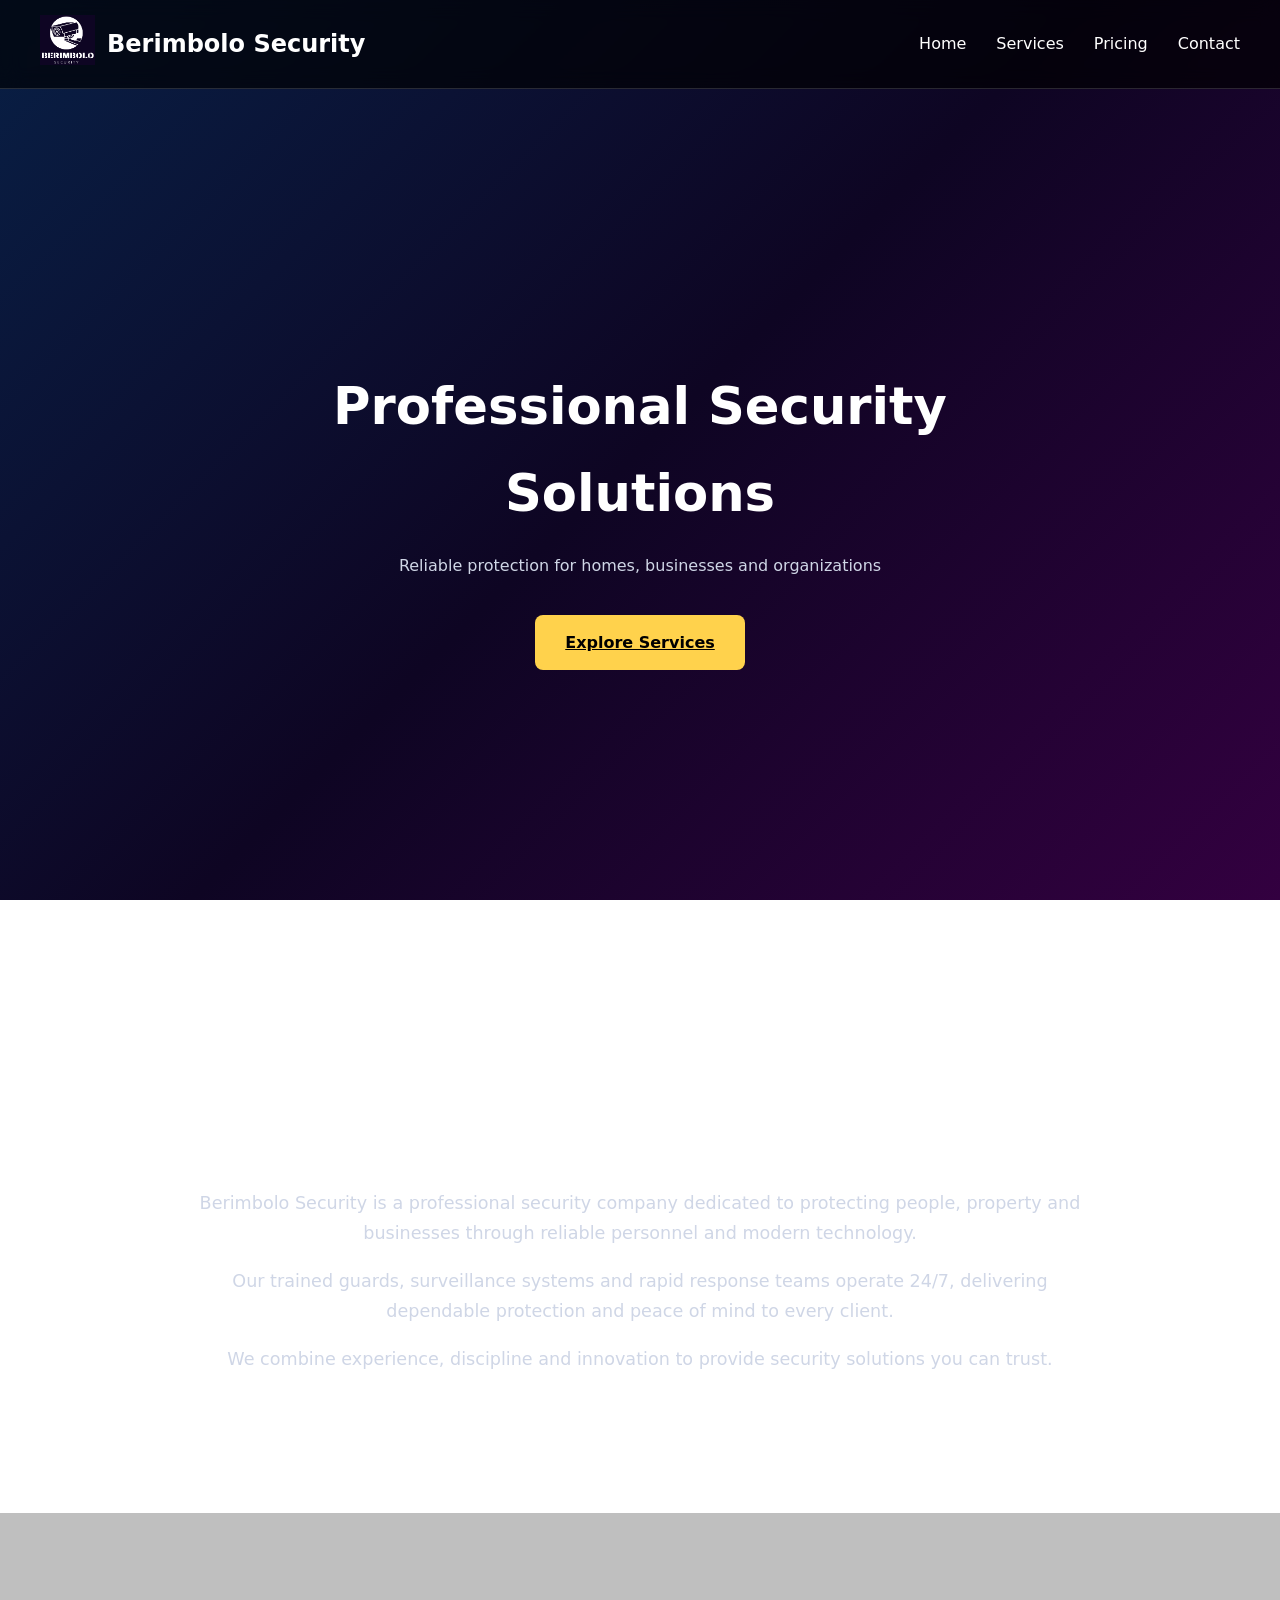
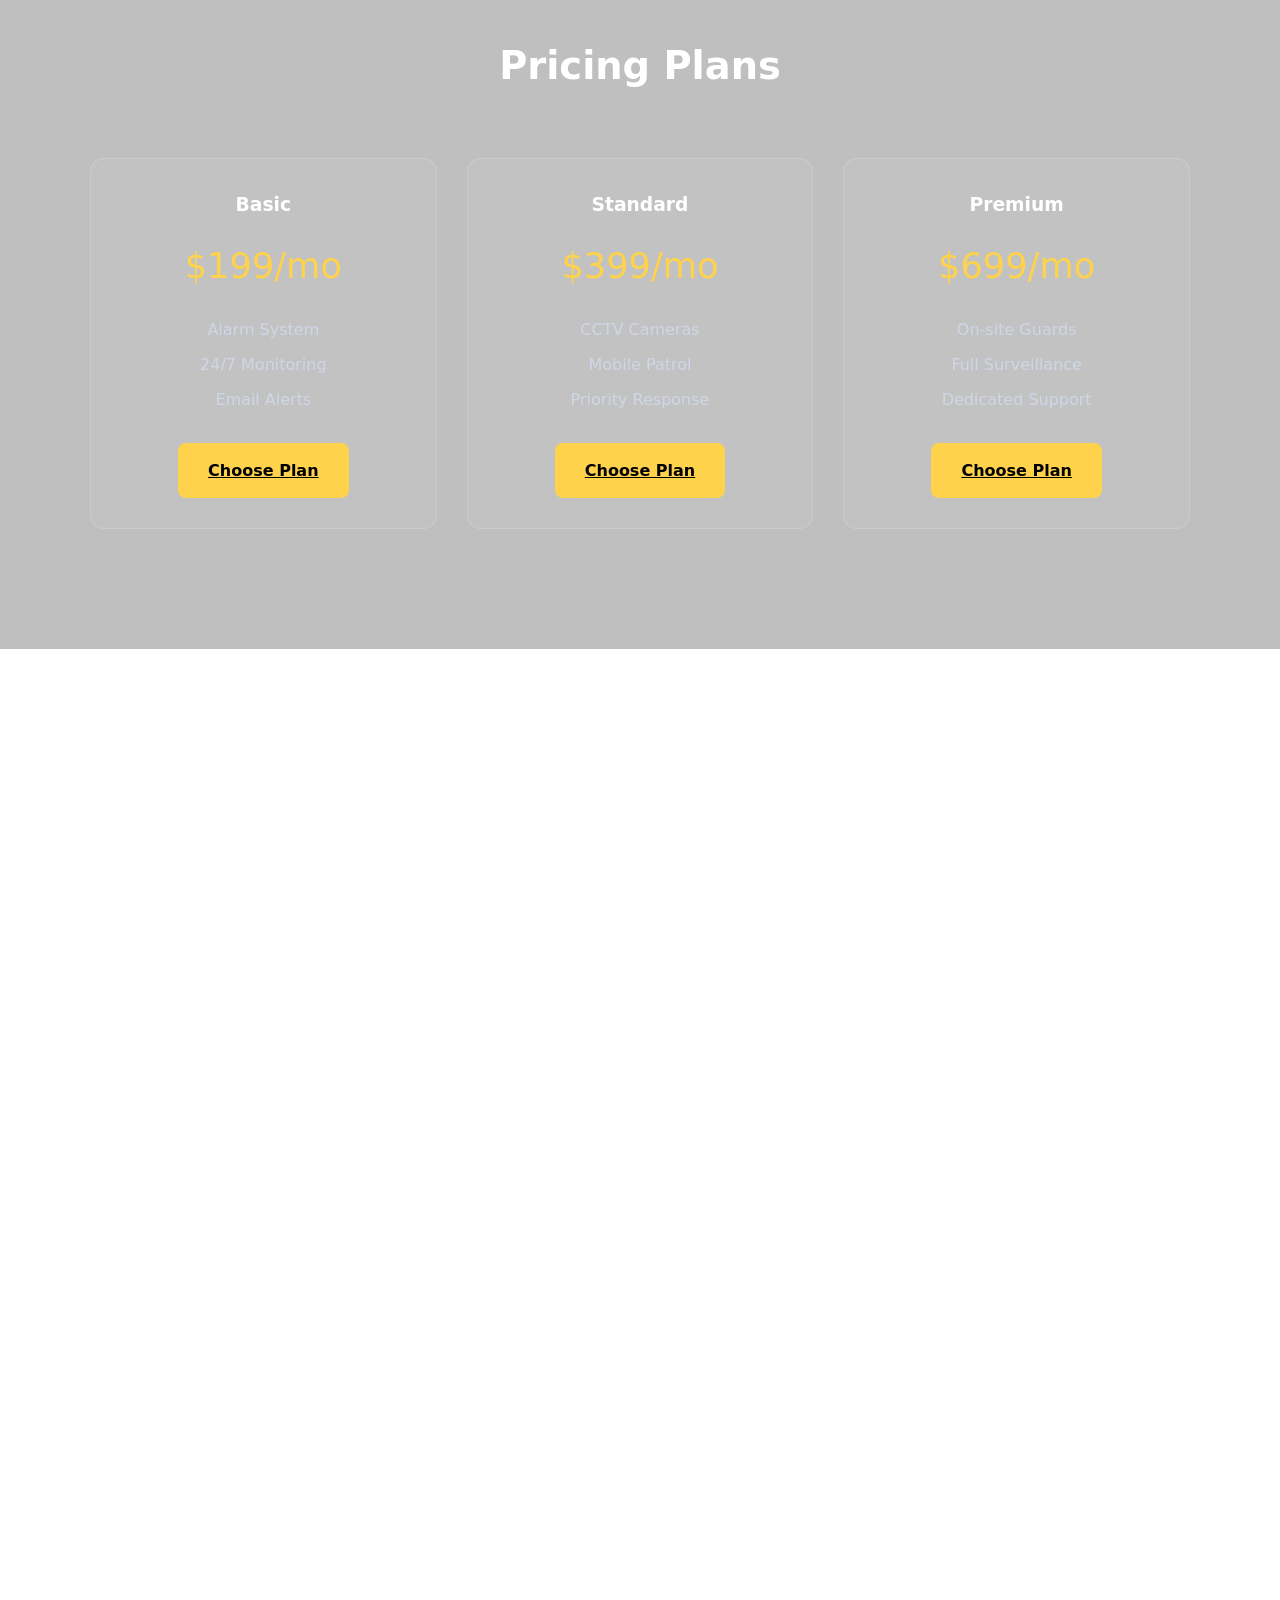
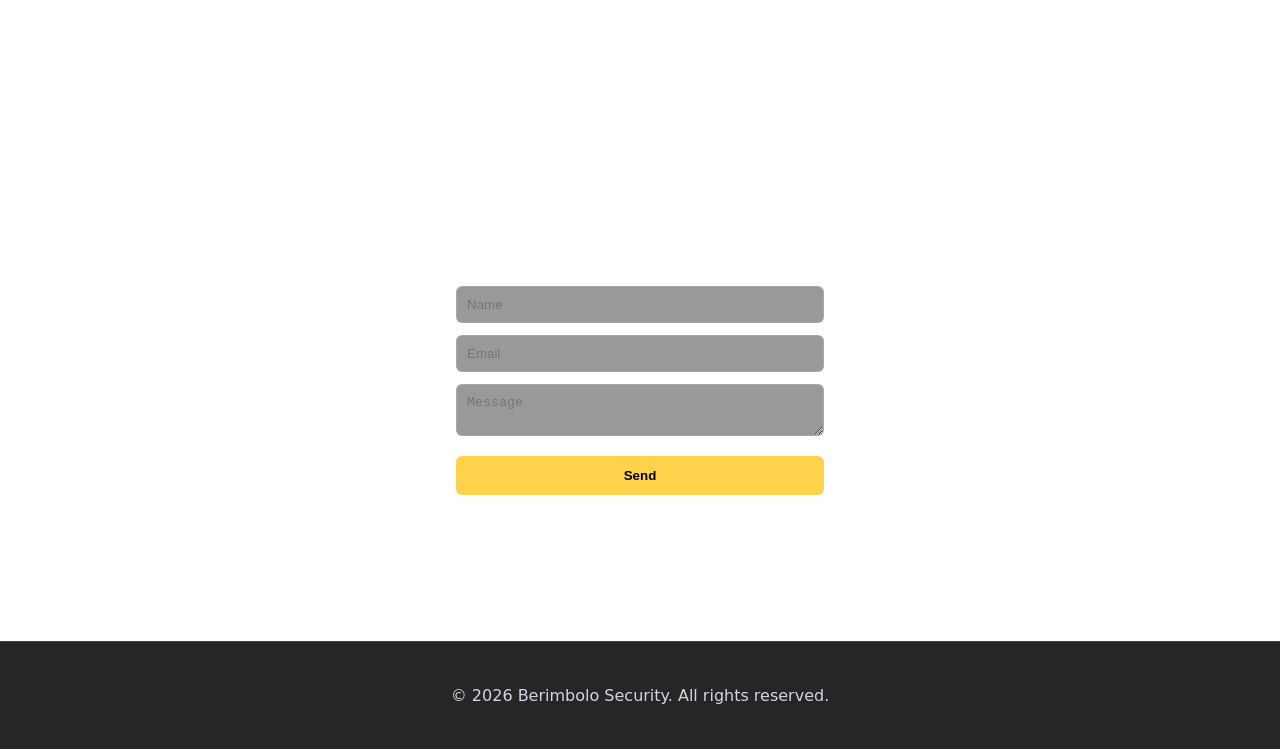
==== index.html @ a332f2af "Add files via upload" ====
<!DOCTYPE html>
<html lang="en">
<head>
    <meta charset="UTF-8">
    <title>Berimbolo Security</title>
    <link rel="stylesheet" href="security.css">
</head>
<body>

<header class="site-header">
    <div class="brand">
        <a href="index.html">
            <img src="Berimbolo.png" alt="">
        </a>
        <h2>Berimbolo Security</h2>
    </div>

    <div class="hamburger" onclick="toggleMenu()">☰</div>

    <nav class="main-nav" id="nav">
        <ul>
            <li><a href="#">Home</a></li>
            <li><a href="services.html">Services</a></li>
            <li><a href="#pricing">Pricing</a></li>
            <li><a href="#contact">Contact</a></li>
        </ul>
    </nav>
</header>

<!-- HERO -->
<section class="promo-section">
    <video autoplay muted loop playsinline class="promo-video">
        <source src="promovid.mp4" type="video/mp4">
    </video>

    <div class="promo-content">
        <h1>Professional Security Solutions</h1>
        <p>Reliable protection for homes, businesses and organizations</p>
        <a href="services.html" class="btn">Explore Services</a>
    </div>
</section>

<!-- ABOUT -->
<section class="about-section">
    <h2 class="section-title">About Berimbolo Security</h2>

    <div class="about-text">
        <p>
            Berimbolo Security is a professional security company dedicated to protecting people,
            property and businesses through reliable personnel and modern technology.
        </p>

        <p>
            Our trained guards, surveillance systems and rapid response teams operate 24/7,
            delivering dependable protection and peace of mind to every client.
        </p>

        <p>
            We combine experience, discipline and innovation to provide security solutions
            you can trust.
        </p>
    </div>
</section>

<!-- PRICING -->
<section id="pricing" class="pricing-section">
    <h2 class="section-title">Pricing Plans</h2>

    <div class="pricing-grid">

        <div class="price-card">
            <h3>Basic</h3>
            <div class="price">$199/mo</div>
            <ul>
                <li>Alarm System</li>
                <li>24/7 Monitoring</li>
                <li>Email Alerts</li>
            </ul>
            <a href="#contact" class="btn">Choose Plan</a>
        </div>

        <div class="price-card">
            <h3>Standard</h3>
            <div class="price">$399/mo</div>
            <ul>
                <li>CCTV Cameras</li>
                <li>Mobile Patrol</li>
                <li>Priority Response</li>
            </ul>
            <a href="#contact" class="btn">Choose Plan</a>
        </div>

        <div class="price-card">
            <h3>Premium</h3>
            <div class="price">$699/mo</div>
            <ul>
                <li>On-site Guards</li>
                <li>Full Surveillance</li>
                <li>Dedicated Support</li>
            </ul>
            <a href="#contact" class="btn">Choose Plan</a>
        </div>

    </div>
</section>

<!-- TESTIMONIALS -->
<section class="testimonial-section">
    <h2 class="section-title">Testimonials</h2>

    <div class="testimonials">
        <div class="testimonial">“Very professional service and fast response.”</div>
        <div class="testimonial">“Our business feels safer than ever.”</div>
        <div class="testimonial">“Excellent monitoring and customer support.”</div>
    </div>
</section>

<!-- FAQ -->
<section id="faq" class="faq-section">
    <h2 class="section-title">FAQ</h2>

    <div class="faq">
        <details>
            <summary>Do you operate 24/7?</summary>
            <p>Yes, all services run around the clock.</p>
        </details>

        <details>
            <summary>Can plans be customized?</summary>
            <p>Yes, we tailor packages to client needs.</p>
        </details>
    </div>
</section>

<!-- CONTACT -->
<section id="contact" class="contact-section">
    <h2 class="section-title">Contact Us</h2>

    <form class="contact-form">
        <input type="text" placeholder="Name">
        <input type="email" placeholder="Email">
        <textarea placeholder="Message"></textarea>
        <button>Send</button>
    </form>
</section>

<footer class="site-footer">
    <p>© 2026 Berimbolo Security. All rights reserved.</p>
</footer>

<script>
function toggleMenu(){
    document.getElementById("nav").classList.toggle("active");
}
</script>

</body>
</html>
---- security.css ----
:root{
    --bg: linear-gradient(135deg,#081f45,#0e0523,#330040);
    --card: rgba(255,255,255,0.06);
    --border: rgba(255,255,255,0.15);
    --text:#ffffff;
    --muted:#cfd6e6;
    --accent:#ffd24c;
}

*{
    box-sizing:border-box;
    margin:0;
    padding:0;
}

html{
    scroll-behavior:smooth;
}

body{
    font-family:"Segoe UI", system-ui, sans-serif;
    background:var(--bg);
    background-attachment:fixed;
    color:var(--text);
    line-height:1.7;
}

/* ---------- HEADER ---------- */

.site-header{
    position:sticky;
    top:0;
    display:flex;
    justify-content:space-between;
    align-items:center;
    padding:15px 40px;
    background:rgba(0,0,0,.65);
    backdrop-filter:blur(10px);
    border-bottom:1px solid var(--border);
    z-index:1000;
}

.brand{
    display:flex;
    align-items:center;
    gap:12px;
}

.brand img{
    width:55px;
}

.main-nav ul{
    list-style:none;
    display:flex;
    gap:30px;
}

.main-nav a{
    color:var(--text);
    text-decoration:none;
    font-weight:500;
    transition:.25s;
}

.main-nav a:hover{
    color:var(--accent);
}

.hamburger{
    display:none;
    font-size:26px;
    cursor:pointer;
}

/* ---------- HERO ---------- */

.promo-section{
    height:95vh;
    display:flex;
    justify-content:center;
    align-items:center;
    text-align:center;
    position:relative;
    overflow:hidden;
}

.promo-video{
    position:absolute;
    width:100%;
    height:100%;
    object-fit:cover;
    filter:brightness(.35);
}

.promo-content{
    position:relative;
    z-index:2;
    max-width:750px;
}

.promo-content h1{
    font-size:3.2rem;
    margin-bottom:15px;
}

.promo-content p{
    color:var(--muted);
    margin-bottom:25px;
}

.btn{
    display:inline-block;
    padding:14px 30px;
    background:var(--accent);
    color:#000;
    border-radius:8px;
    font-weight:bold;
    margin-top:10px;
    transition:.25s;
}

.btn:hover{
    transform:translateY(-3px);
}

/* ---------- SECTIONS ---------- */

section{
    padding:120px 20px;
    position:relative;
}

.section-title{
    margin-bottom:60px;
    text-align:center;
    font-size:2.4rem;
}

/* ---------- ABOUT ---------- */

.about-text{
    max-width:900px;
    margin:auto;
    text-align:center;
    font-size:1.1rem;
    color:var(--muted);
}

.about-text p{
    margin-bottom:18px;
}

/* ---------- PRICING ---------- */

.pricing-grid{
    max-width:1100px;
    margin:auto;
    display:grid;
    grid-template-columns:repeat(auto-fit,minmax(260px,1fr));
    gap:30px;
}

.price-card{
    background:var(--card);
    border:1px solid var(--border);
    padding:30px;
    border-radius:14px;
    text-align:center;
    transition:.3s;
}

.price-card:hover{
    transform:translateY(-6px);
}

.price{
    font-size:2.2rem;
    margin:15px 0;
    color:var(--accent);
}

.price-card ul{
    list-style:none;
    margin:20px 0;
}

.price-card li{
    margin:8px 0;
    color:var(--muted);
}

/* ---------- TESTIMONIALS ---------- */

.testimonials{
    max-width:1000px;
    margin:auto;
    display:grid;
    grid-template-columns:repeat(auto-fit,minmax(260px,1fr));
    gap:25px;
}

.testimonial{
    background: var(--card); /* slightly transparent but visible */
    border:1px solid var(--border);
    padding:20px;
    border-radius:12px;
}

/* ---------- FAQ ---------- */

.faq{
    max-width:900px;
    margin:auto;
}

details{
    background:var(--card);
    border:1px solid var(--border);
    border-radius:10px;
    padding:14px;
    margin-bottom:12px;
}

summary{
    cursor:pointer;
    font-weight:bold;
}

/* ---------- CONTACT ---------- */

.contact-form{
    max-width:420px;
    margin:auto;
    background:var(--card);
    border:1px solid var(--border);
    padding:25px;
    border-radius:12px;
}

input, textarea{
    width:100%;
    padding:10px;
    margin-bottom:12px;
    border-radius:6px;
    border:1px solid var(--border);
    background:rgba(0,0,0,.4);
    color:white;
}

button{
    width:100%;
    padding:12px;
    background:var(--accent);
    border:none;
    border-radius:6px;
    font-weight:bold;
    cursor:pointer;
}

/* ---------- FOOTER ---------- */

.site-footer{
    text-align:center;
    padding:40px 20px;
    background:rgba(0,0,0,.85);
    border-top:1px solid var(--border);
    color:var(--muted);
}

/* ---------- MOBILE ---------- */

@media(max-width:900px){
    .hamburger{
        display:block;
    }

    .main-nav{
        position:absolute;
        top:70px;
        right:-100%;
        width:220px;
        height:100vh;
        background:rgba(0,0,0,.95);
        transition:.3s;
    }

    .main-nav.active{
        right:0;
    }

    .main-nav ul{
        flex-direction:column;
        padding:40px;
        gap:25px;
    }
}
.promo-section{
    background: transparent;
}

.about-section{
    background: rgba(255,255,255,0.04);
}

.pricing-section{
    background: rgba(0,0,0,0.25);
}

.contact-section{
    background: rgba(255,255,255,0.03);
}
.service-hero{
    text-align:center;
    padding:120px 20px;
    background:rgba(0,0,0,.35);
}

.service-hero h1{
    font-size:2.6rem;
    margin-bottom:10px;
}

.service-hero p{
    color:var(--muted);
}

.service-grid{
    max-width:1100px;
    margin:auto;
    display:grid;
    grid-template-columns:repeat(auto-fit,minmax(260px,1fr));
    gap:30px;
    padding:80px 20px;
}

.service-card{
    background:var(--card);
    border:1px solid var(--border);
    border-radius:14px;
    padding:20px;
    text-align:center;
    transition:.3s;
}

.service-card:hover{
    transform:translateY(-6px);
}

.service-card img{
    width:100%;
    height:170px;
    object-fit:cover;
    border-radius:10px;
    margin-bottom:15px;
}

.service-price{
    font-size:1.4rem;
    color:var(--accent);
    margin:12px 0;
}

/* CART CONTROLS */

.cart-controls{
    display:flex;
    justify-content:center;
    align-items:center;
    gap:12px;
    margin-top:10px;
}

.cart-controls button{
    width:35px;
    height:35px;
    font-size:18px;
    background:var(--accent);
    color:#000;
    border:none;
    border-radius:6px;
    cursor:pointer;
}

.quantity{
    min-width:25px;
    font-weight:bold;
}

/* CART BOX */

.cart-box{
    max-width:600px;
    margin:auto;
    background:var(--card);
    border:1px solid var(--border);
    padding:25px;
    border-radius:14px;
}

.cart-list{
    margin-bottom:20px;
    color:var(--muted);
}
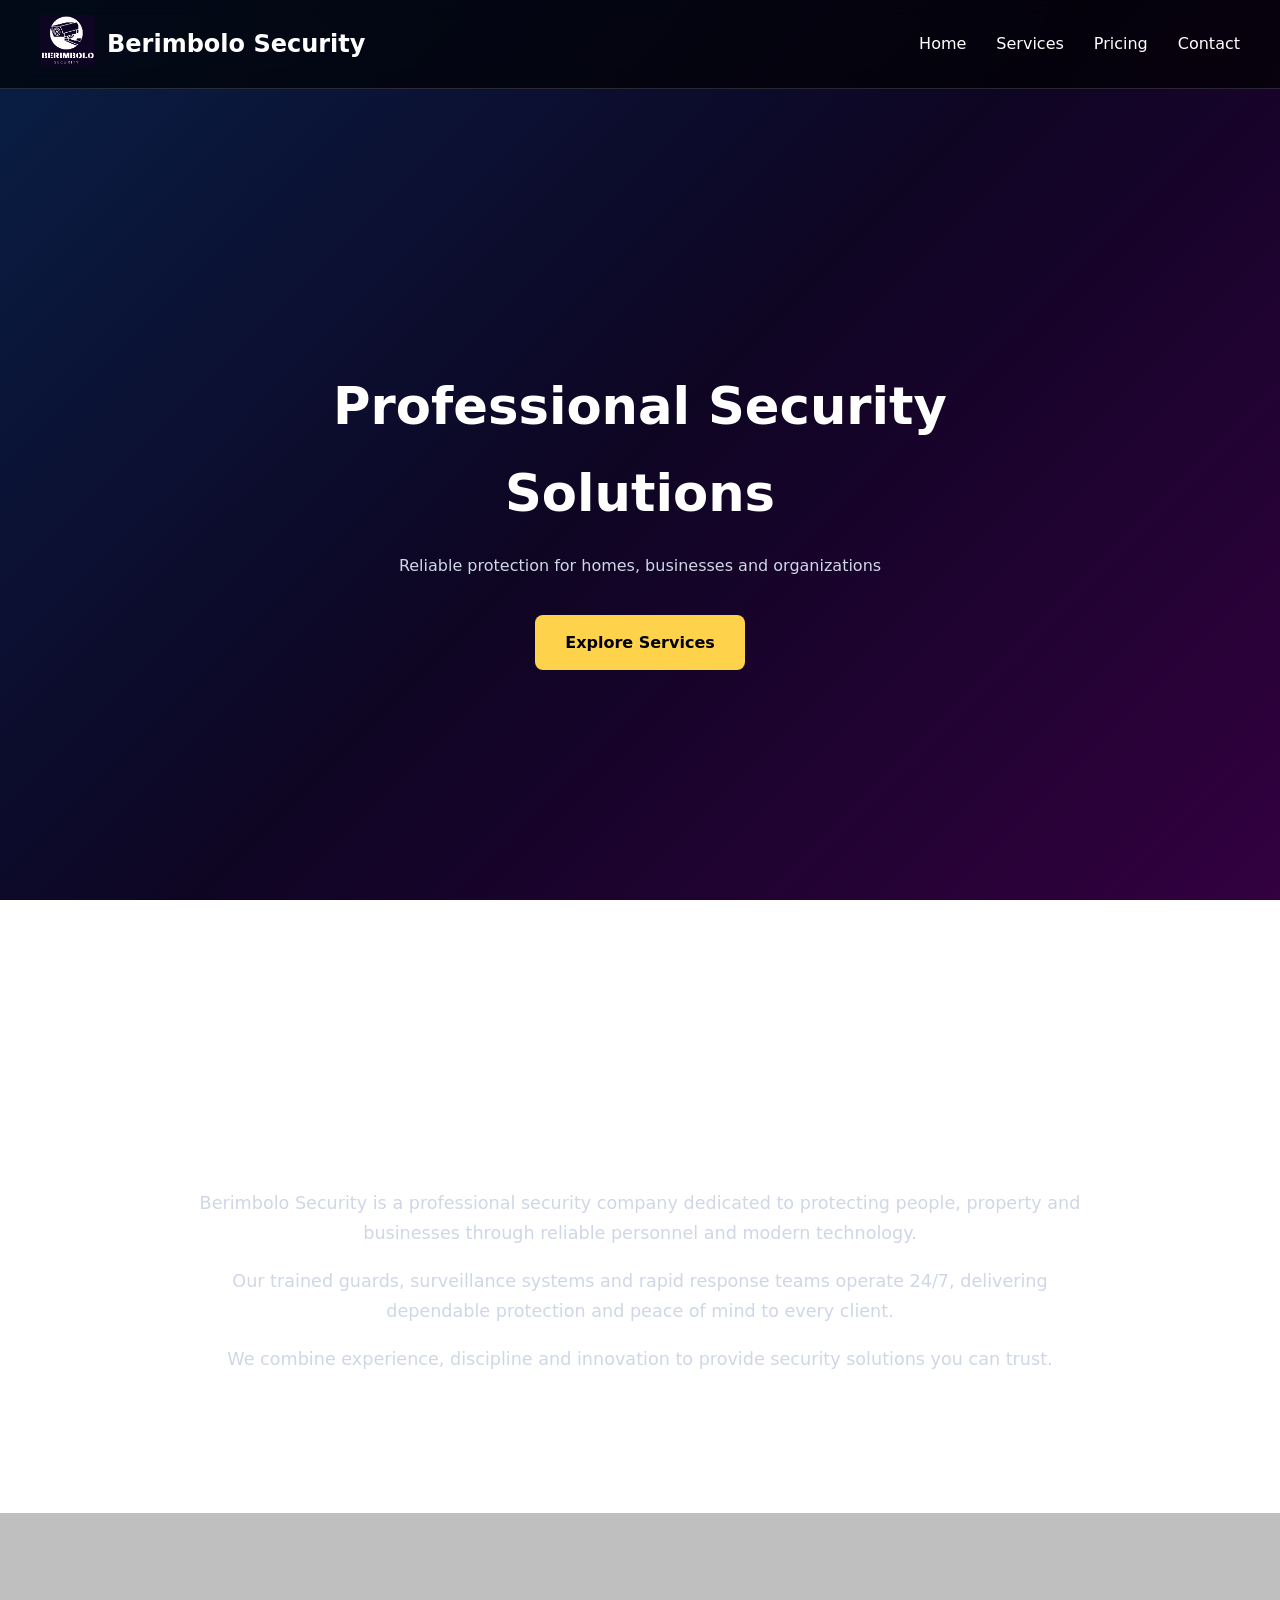
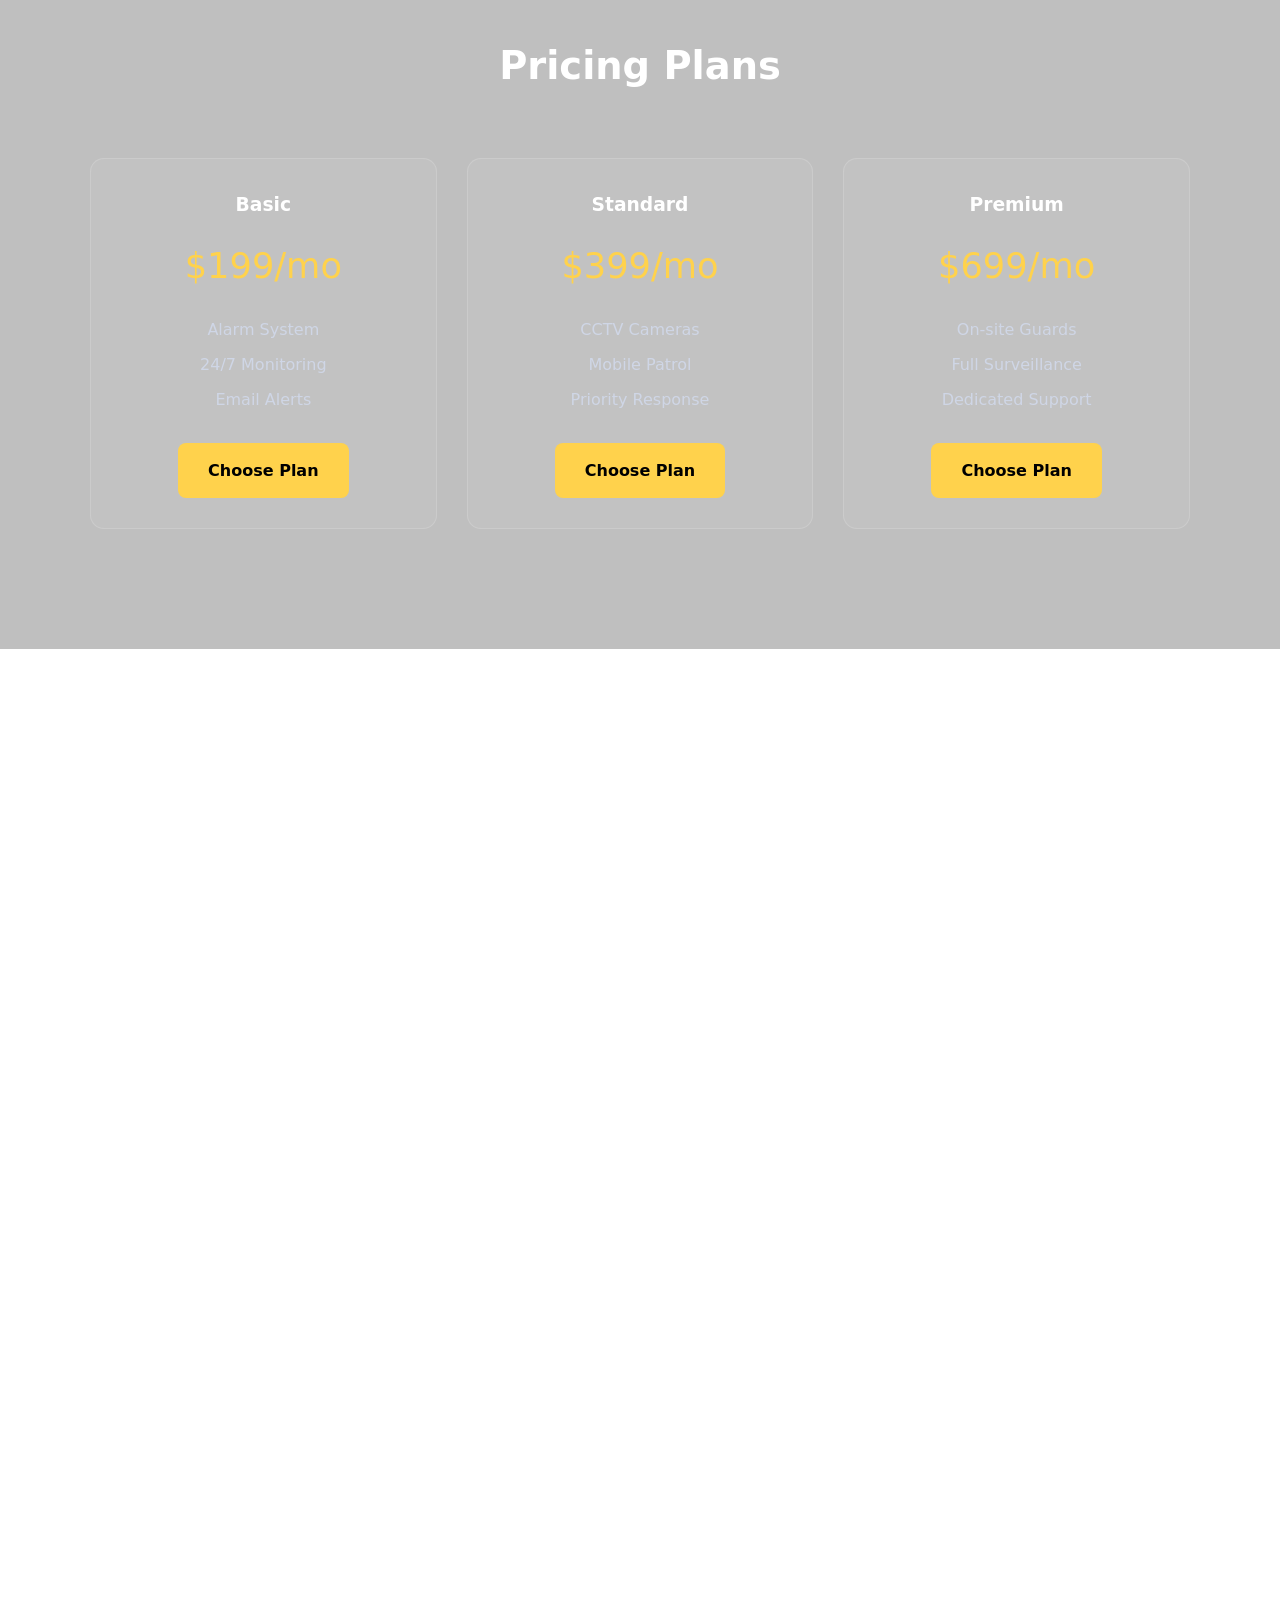
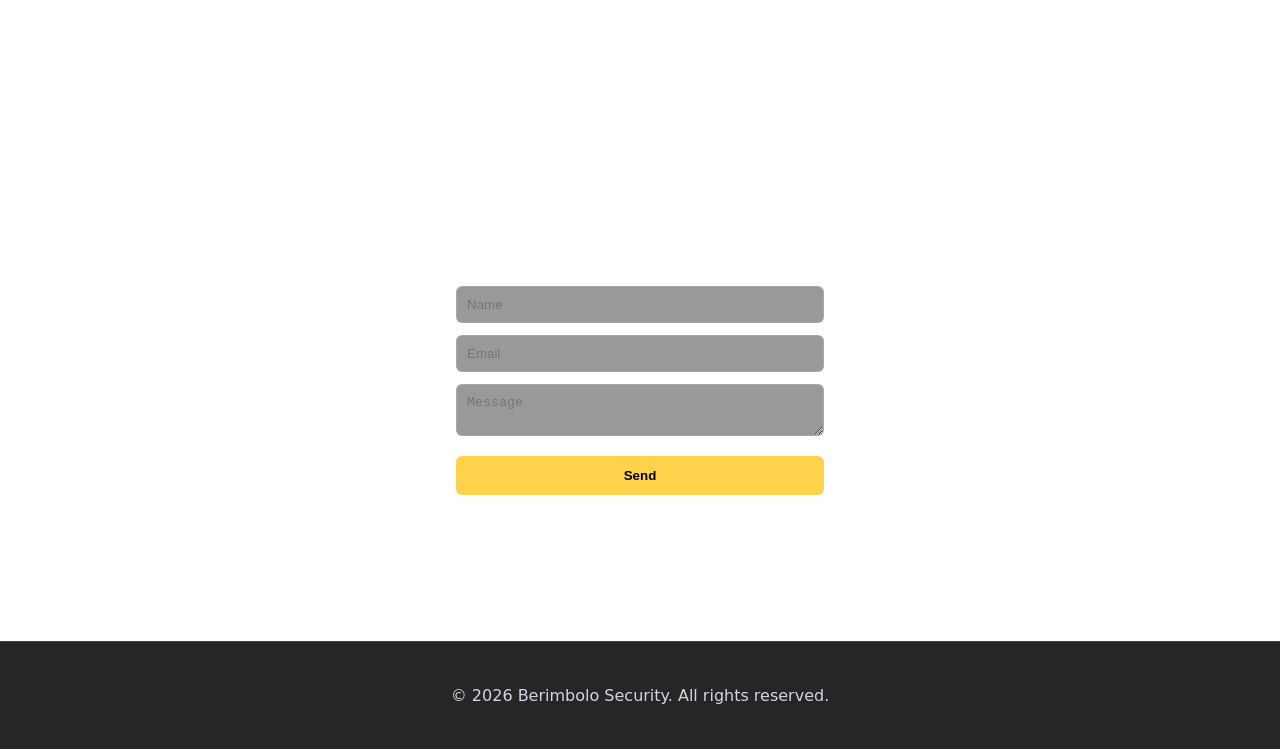
==== commit 6843ed38: "Update index.html" ====
--- a/index.html
+++ b/index.html
@@ -76,7 +76,7 @@
                 <li>24/7 Monitoring</li>
                 <li>Email Alerts</li>
             </ul>
-            <a href="#contact" class="btn">Choose Plan</a>
+            <a href="services.html" class="btn">Choose Plan</a>
         </div>
 
         <div class="price-card">
@@ -157,3 +157,4 @@
 </body>
 </html>
 
+
--- a/security.css
+++ b/security.css
@@ -118,6 +118,7 @@
     font-weight:bold;
     margin-top:10px;
     transition:.25s;
+    text-decoration: none;
 }
 
 .btn:hover{
@@ -404,3 +405,4 @@
 }
 
 
+
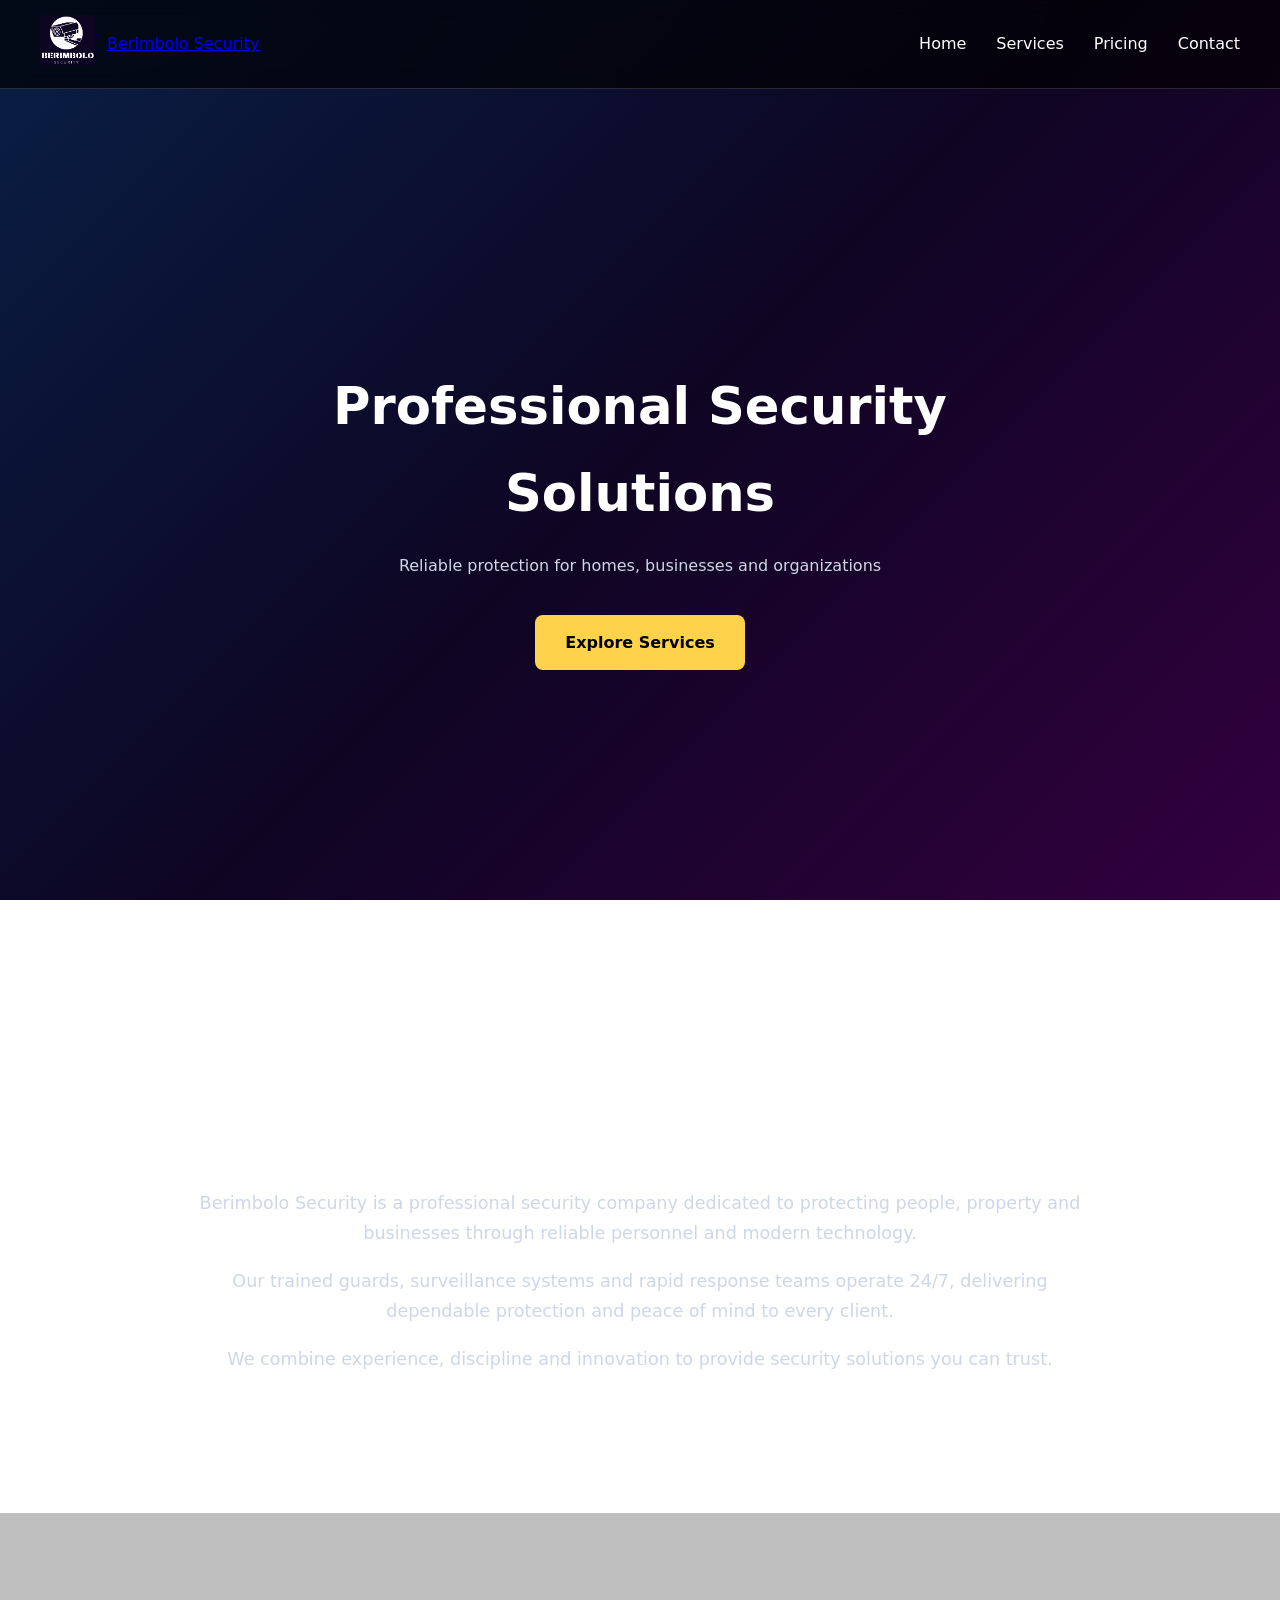
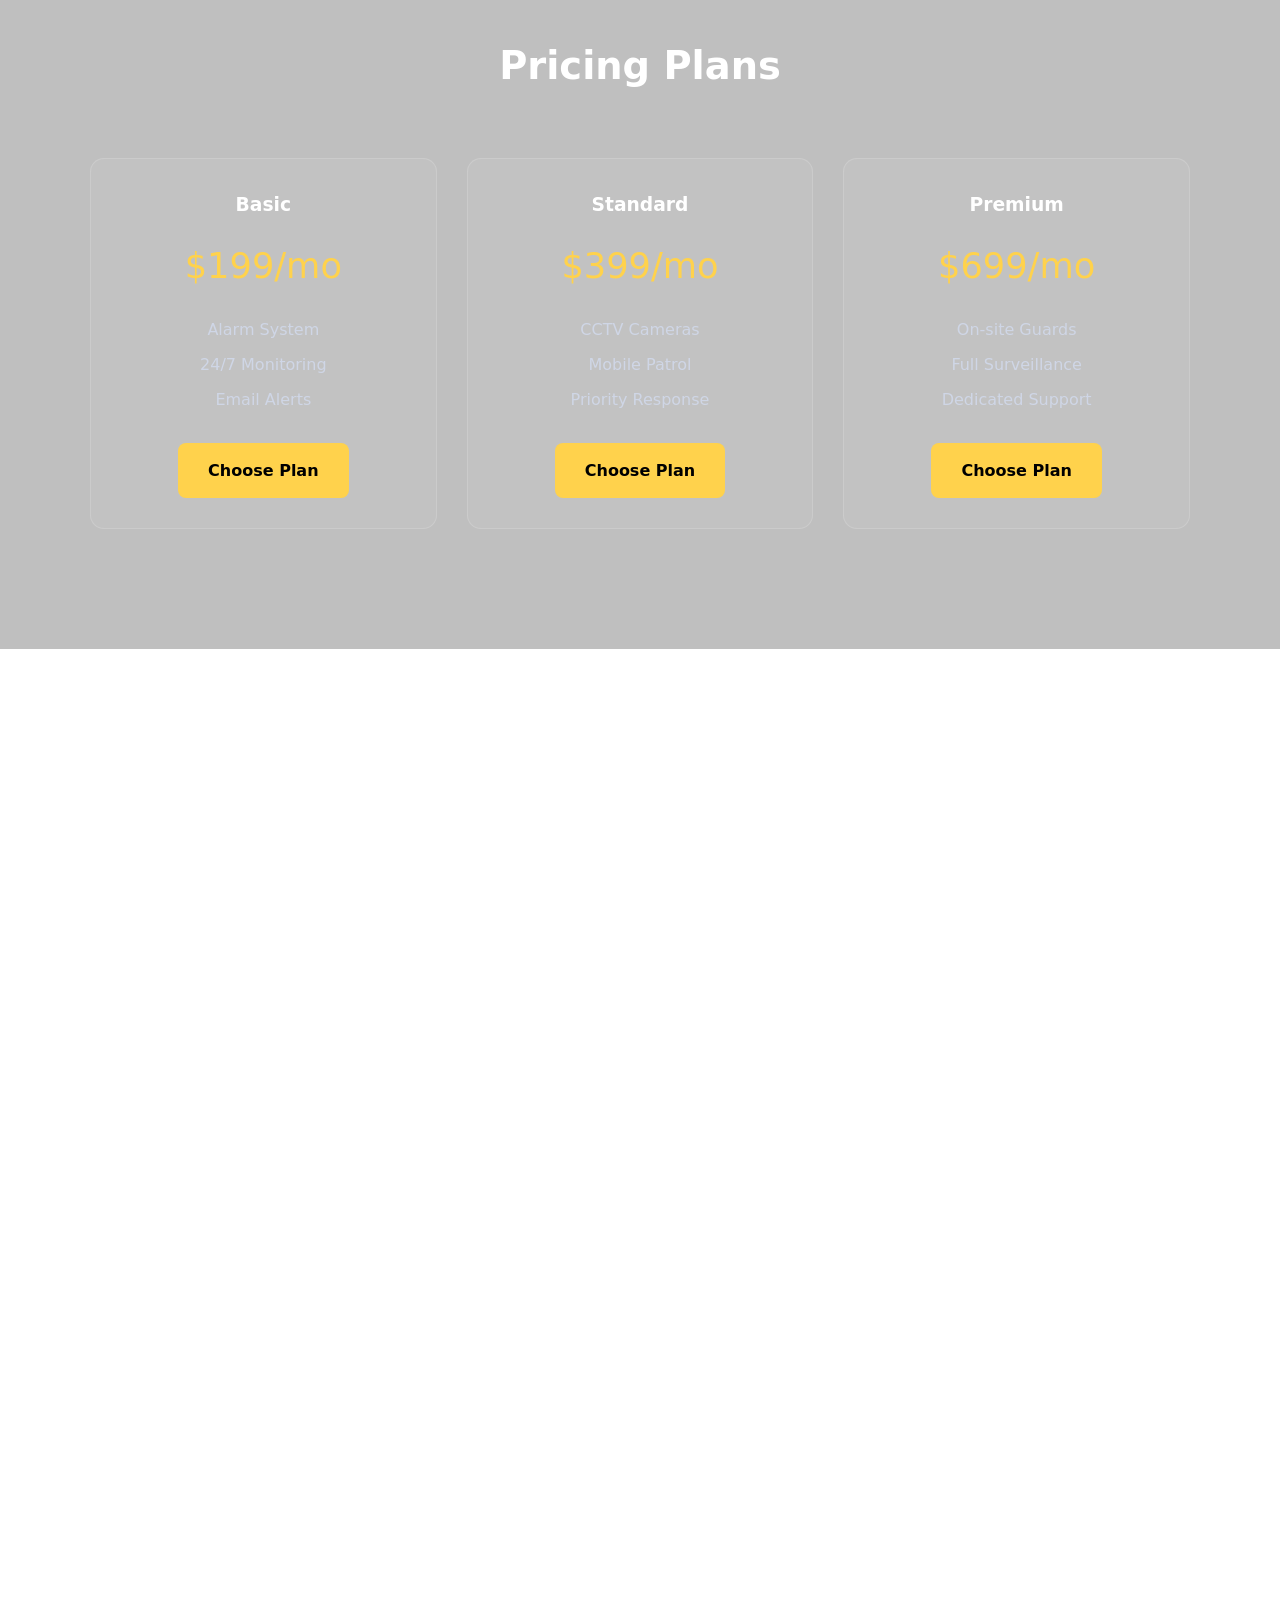
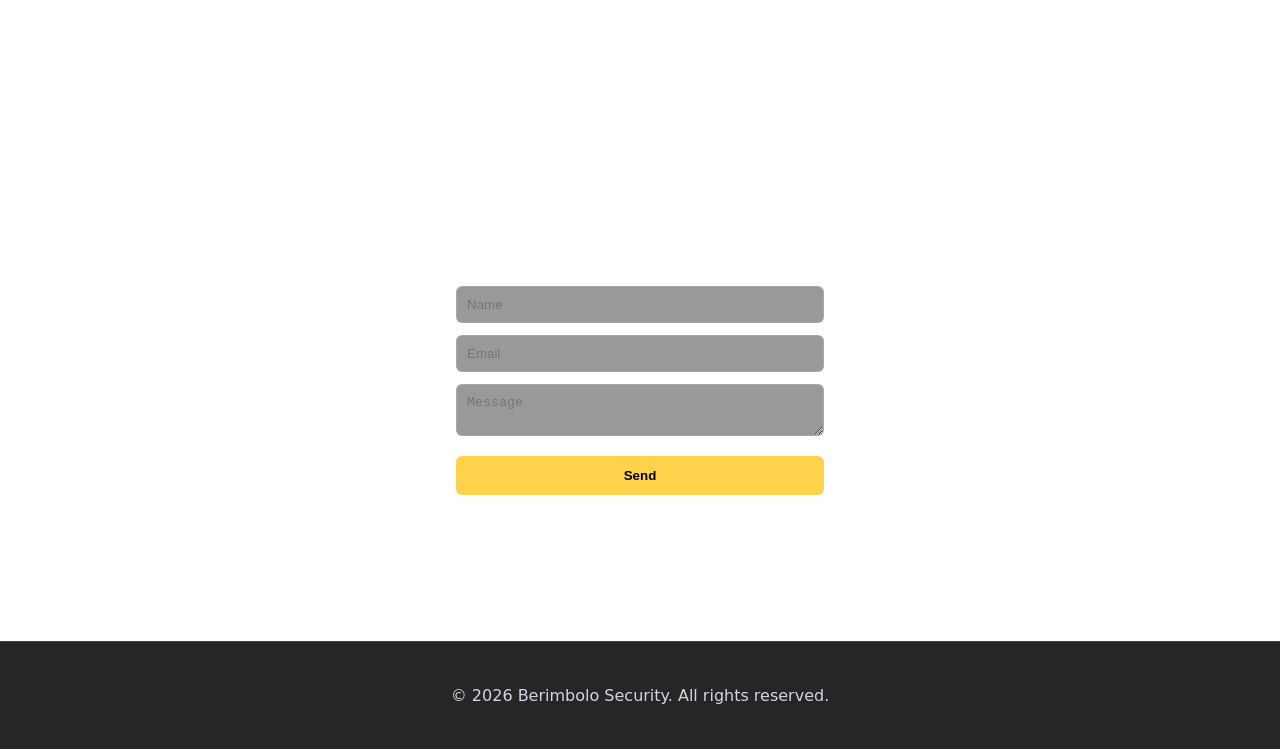
==== commit 21dc73ed: "Update index.html" ====
--- a/index.html
+++ b/index.html
@@ -12,7 +12,7 @@
         <a href="index.html">
             <img src="Berimbolo.png" alt="">
         </a>
-        <h2>Berimbolo Security</h2>
+        <a class="logo" href="index.html">Berimbolo Security</a>
     </div>
 
     <div class="hamburger" onclick="toggleMenu()">☰</div>
@@ -158,3 +158,4 @@
 </html>
 
 
+
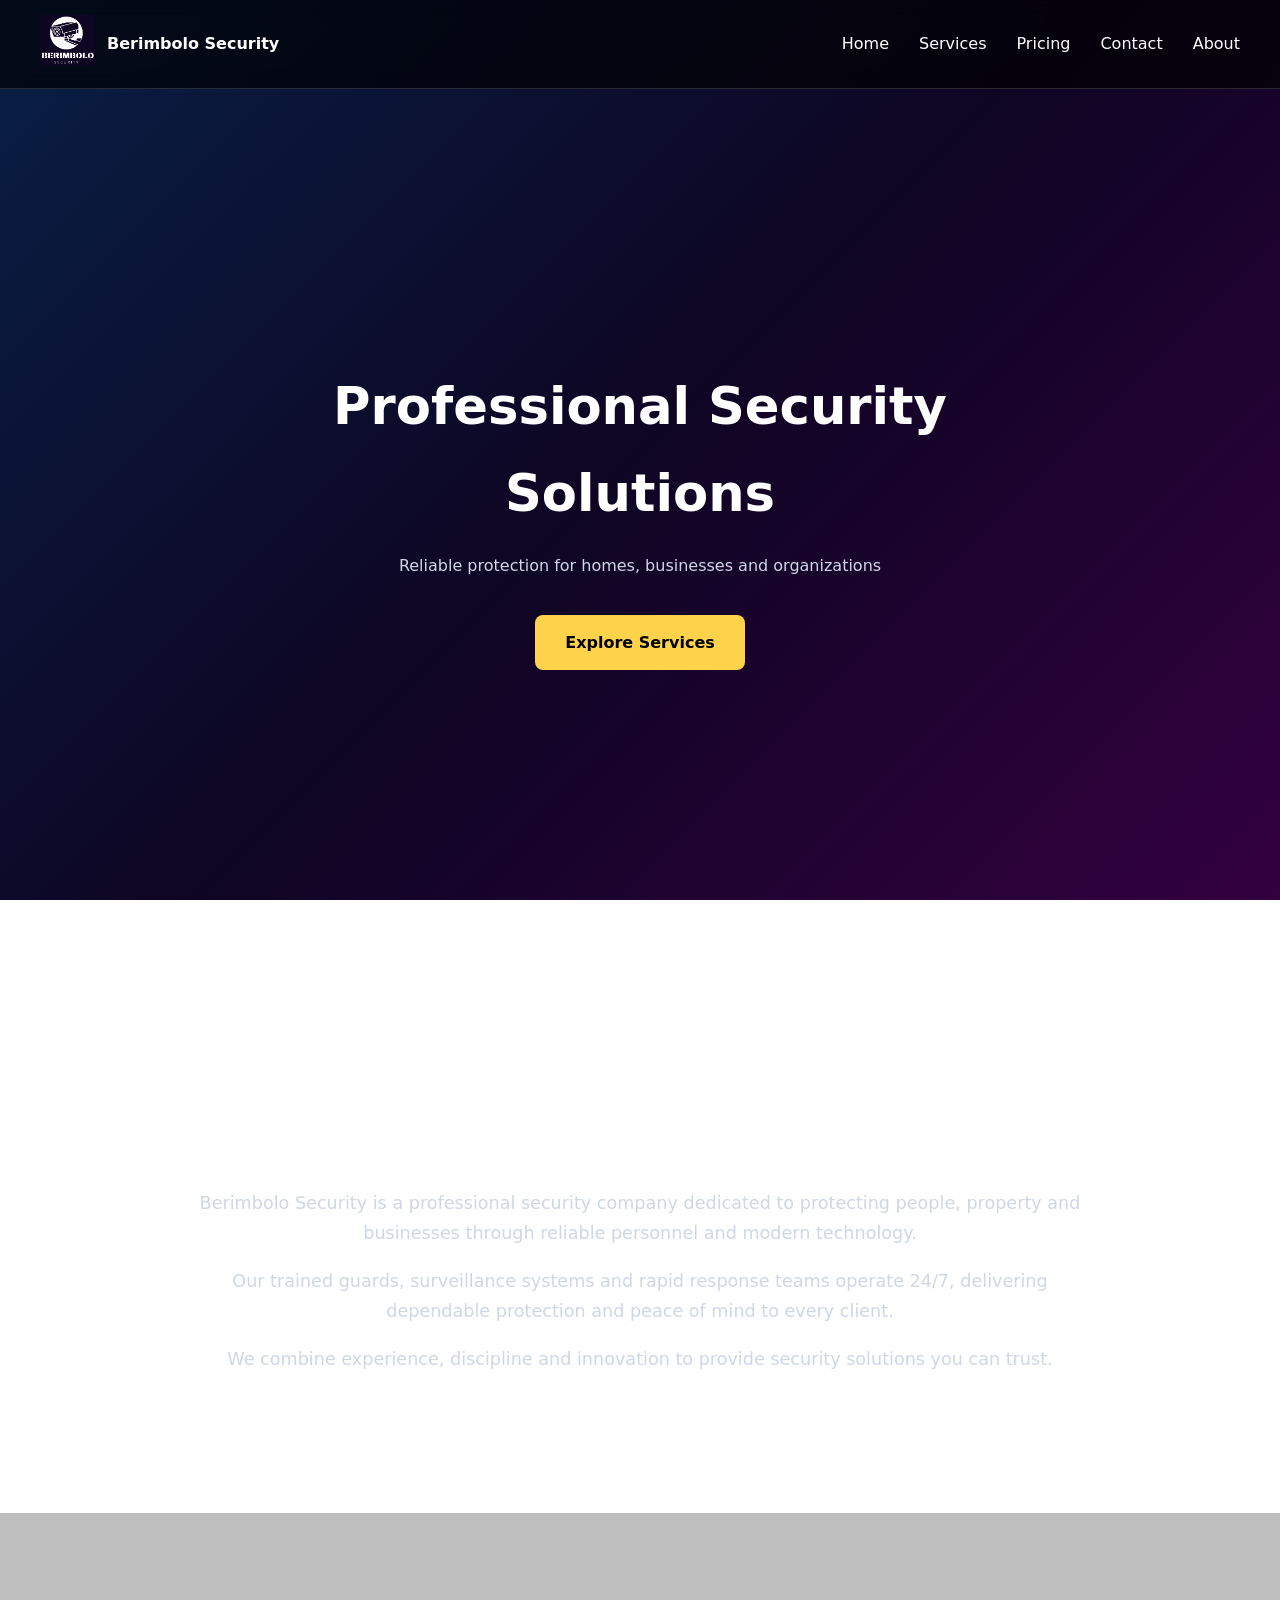
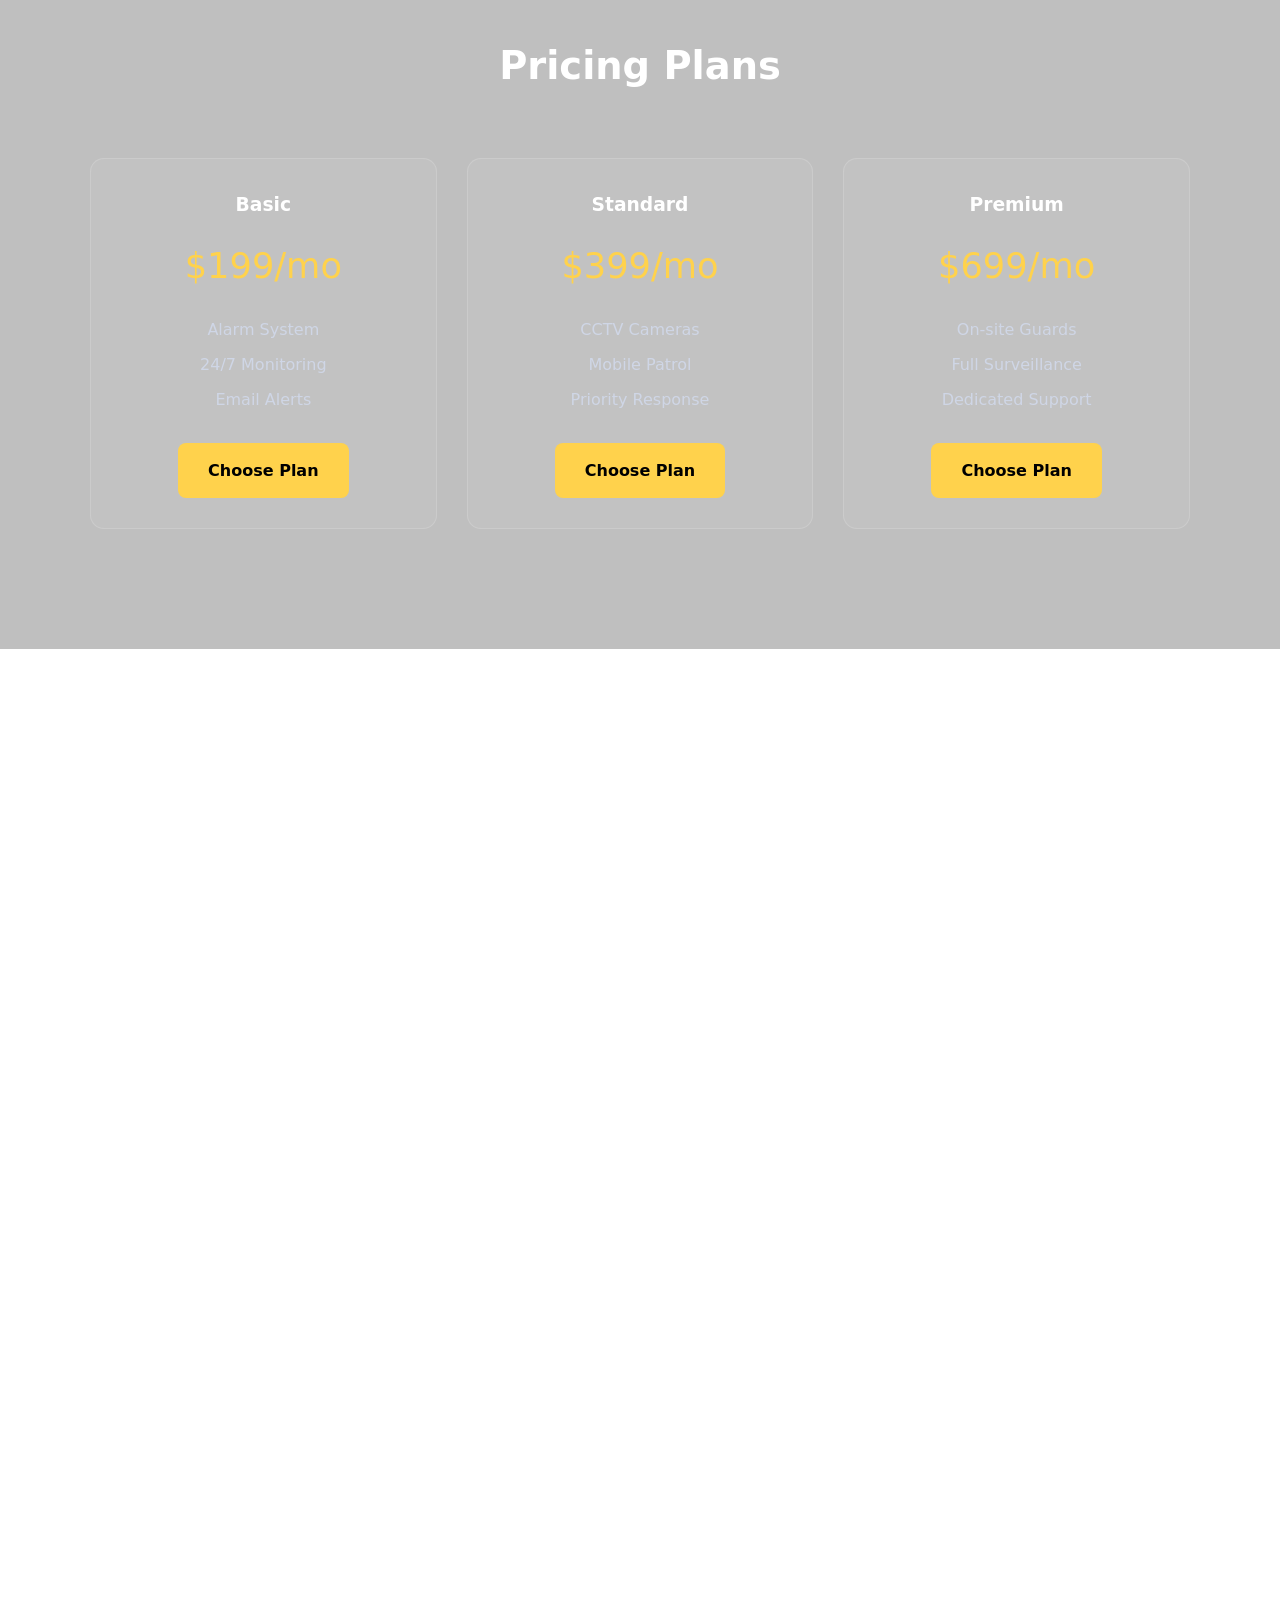
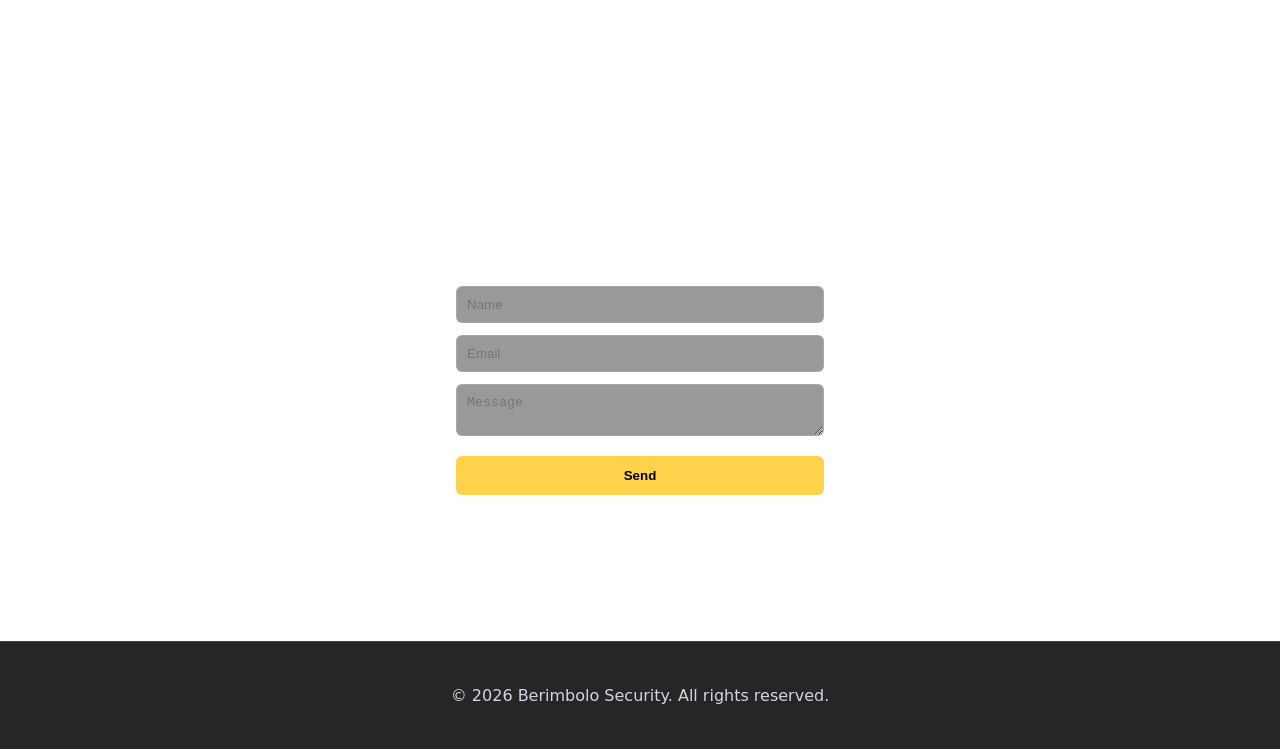
==== commit ca411d25: "Update index.html" ====
--- a/index.html
+++ b/index.html
@@ -23,6 +23,7 @@
             <li><a href="services.html">Services</a></li>
             <li><a href="#pricing">Pricing</a></li>
             <li><a href="#contact">Contact</a></li>
+            <li><a href="#about-section">About</a></li>
         </ul>
     </nav>
 </header>
@@ -159,3 +160,4 @@
 
 
 
+
--- a/security.css
+++ b/security.css
@@ -39,6 +39,11 @@
     border-bottom:1px solid var(--border);
     z-index:1000;
 }
+.logo{
+    text-decoration: none;
+    color: white;
+    font-weight: 600;
+}
 
 .brand{
     display:flex;
@@ -406,3 +411,5 @@
 
 
 
+
+
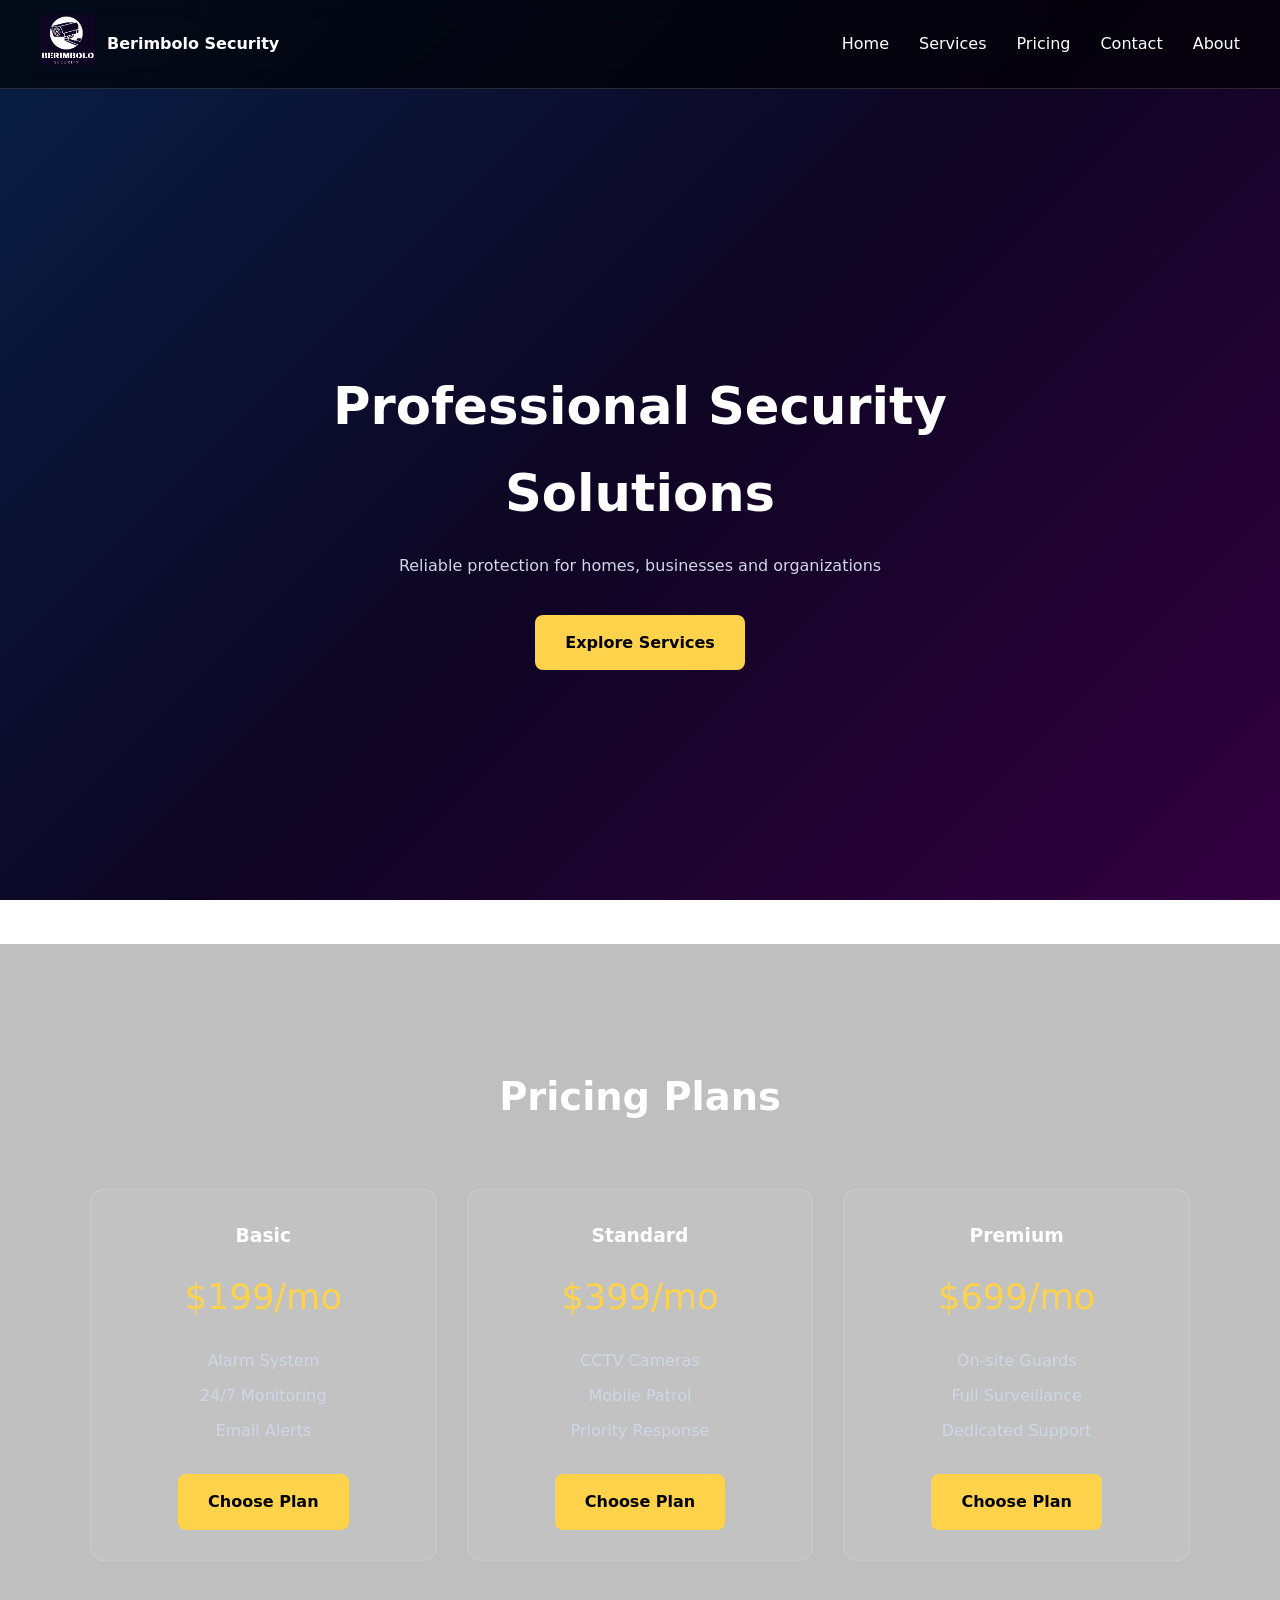
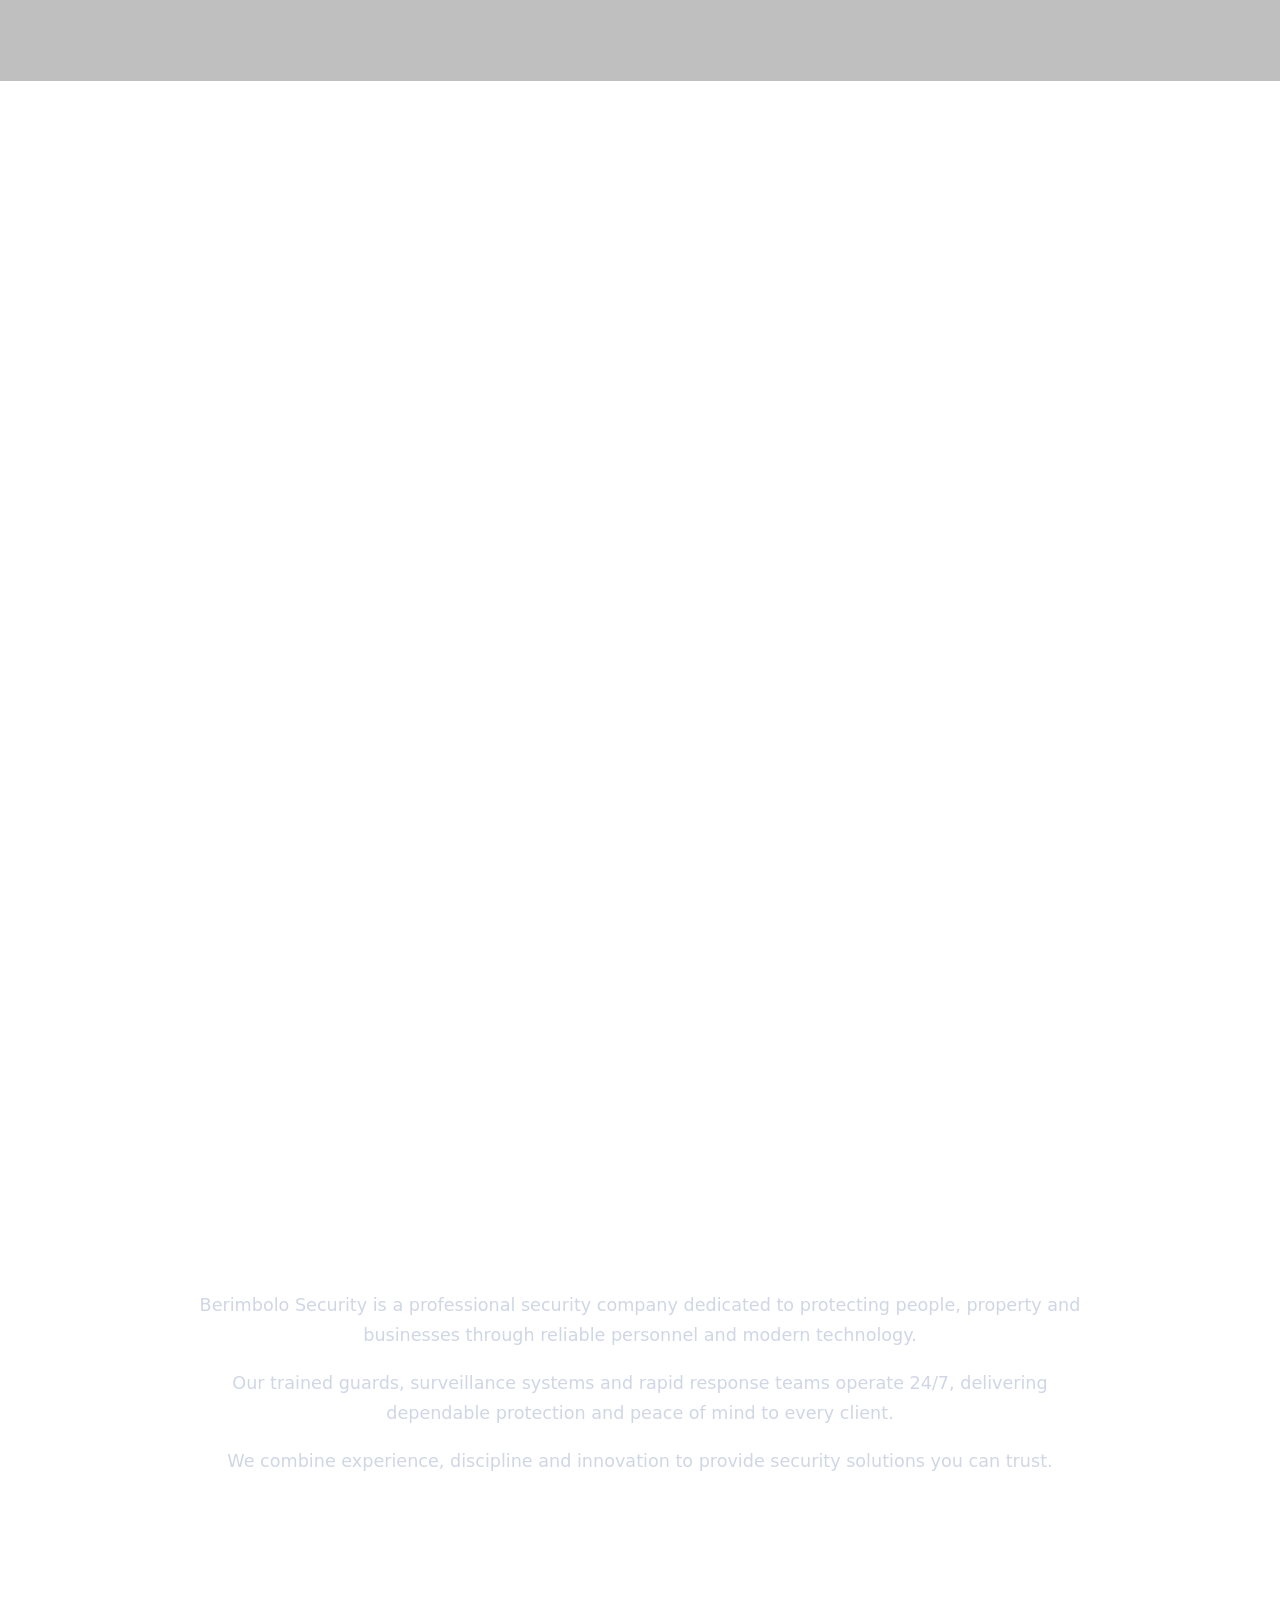
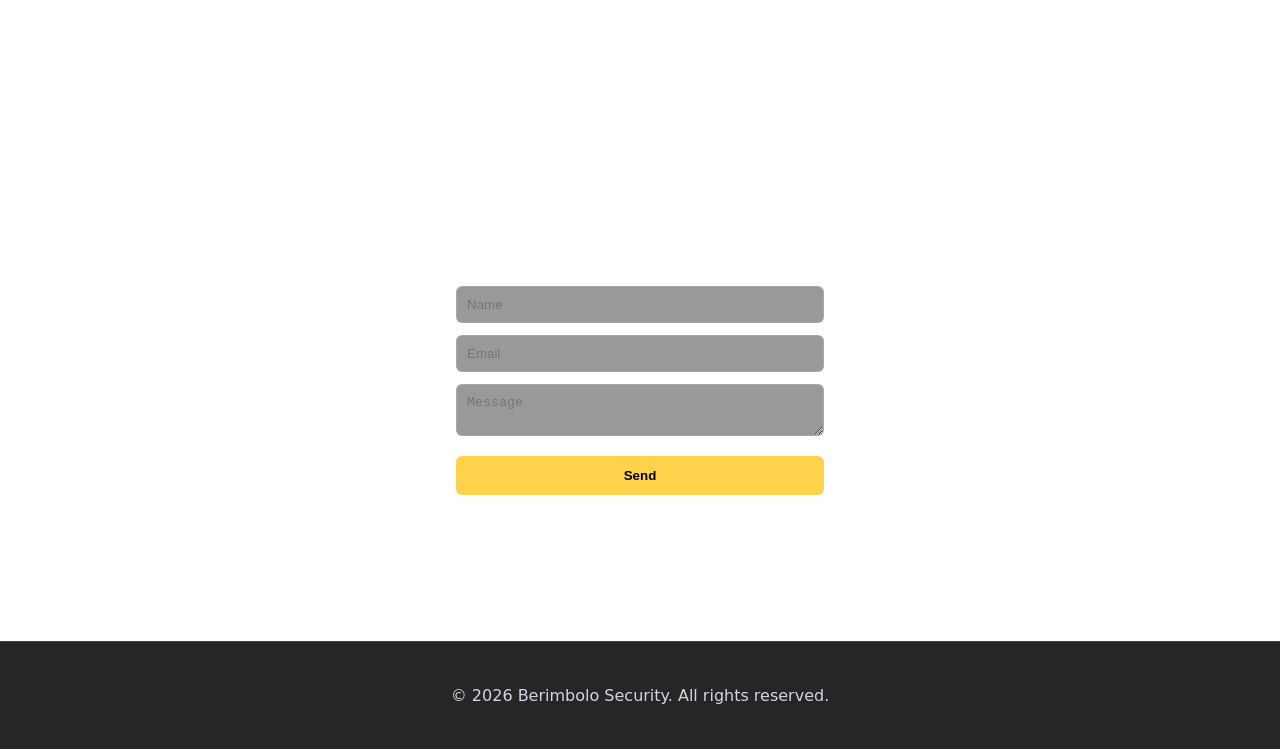
==== commit cbf2e551: "Update index.html" ====
--- a/index.html
+++ b/index.html
@@ -23,7 +23,7 @@
             <li><a href="services.html">Services</a></li>
             <li><a href="#pricing">Pricing</a></li>
             <li><a href="#contact">Contact</a></li>
-            <li><a href="#about-section">About</a></li>
+            <li><a href="#about">About</a></li>
         </ul>
     </nav>
 </header>
@@ -38,28 +38,6 @@
         <h1>Professional Security Solutions</h1>
         <p>Reliable protection for homes, businesses and organizations</p>
         <a href="services.html" class="btn">Explore Services</a>
-    </div>
-</section>
-
-<!-- ABOUT -->
-<section class="about-section">
-    <h2 class="section-title">About Berimbolo Security</h2>
-
-    <div class="about-text">
-        <p>
-            Berimbolo Security is a professional security company dedicated to protecting people,
-            property and businesses through reliable personnel and modern technology.
-        </p>
-
-        <p>
-            Our trained guards, surveillance systems and rapid response teams operate 24/7,
-            delivering dependable protection and peace of mind to every client.
-        </p>
-
-        <p>
-            We combine experience, discipline and innovation to provide security solutions
-            you can trust.
-        </p>
     </div>
 </section>
 
@@ -132,7 +110,28 @@
         </details>
     </div>
 </section>
+    
+<!-- ABOUT -->
+<section id="about" class="about-section">
+    <h2 class="section-title">About Berimbolo Security</h2>
 
+    <div class="about-text">
+        <p>
+            Berimbolo Security is a professional security company dedicated to protecting people,
+            property and businesses through reliable personnel and modern technology.
+        </p>
+
+        <p>
+            Our trained guards, surveillance systems and rapid response teams operate 24/7,
+            delivering dependable protection and peace of mind to every client.
+        </p>
+
+        <p>
+            We combine experience, discipline and innovation to provide security solutions
+            you can trust.
+        </p>
+    </div>
+</section>
 <!-- CONTACT -->
 <section id="contact" class="contact-section">
     <h2 class="section-title">Contact Us</h2>
@@ -161,3 +160,6 @@
 
 
 
+
+
+
